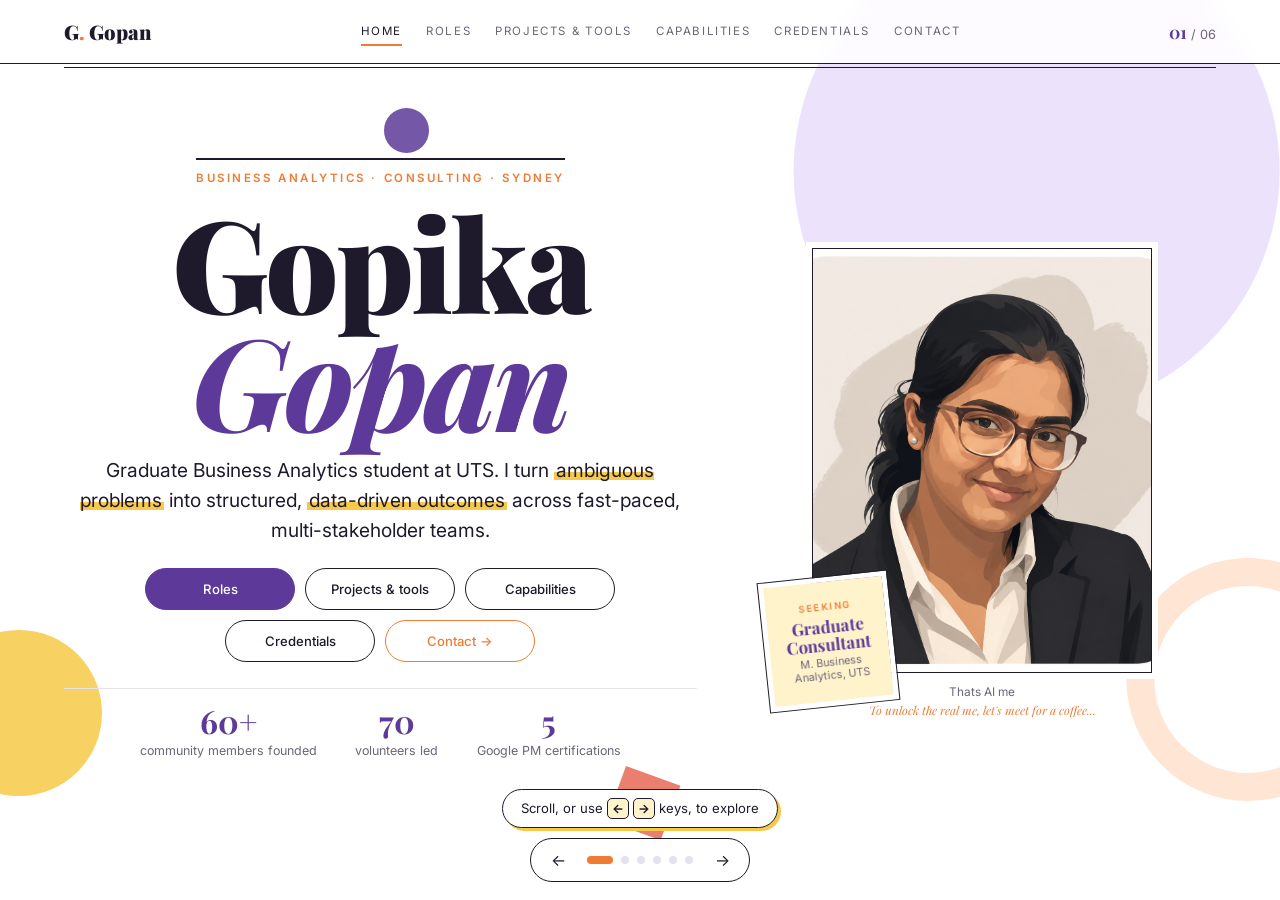
==== index.html @ 5ef9e3ca "Update index.html" ====
<!doctype html>
<html lang="en">
<head>
<meta charset="utf-8">
<meta name="viewport" content="width=device-width, initial-scale=1, viewport-fit=home">
<title>Gopika Gopan — Graduate Consultant Portfolio</title>
<meta name="description" content="Portfolio of Gopika Gopan: business analytics, consulting, Agile delivery and community leadership.">
<link rel="preconnect" href="https://fonts.googleapis.com">
<link rel="preconnect" href="https://fonts.gstatic.com" crossorigin>
<link href="https://fonts.googleapis.com/css2?family=Inter:wght@400;500;600&family=Playfair+Display:ital,wght@0,600;0,800;0,900;1,600;1,800&display=swap" rel="stylesheet">
<link rel="stylesheet" href="styles.css">
</head>
<body>

<!-- roaming decorative shapes: they glide to new positions on every section change -->
<div id="decor" aria-hidden="true">
  <i class="sh a"></i><i class="sh b"></i><i class="sh c"></i><i class="sh d"></i><i class="sh e"></i>
</div>

<header class="mast">
  <a class="brand" href="#home" data-go="0">G<span>.</span> Gopan</a>
  <nav id="nav" aria-label="Sections"></nav>
  <span class="count"><b id="cur">01</b> / <span id="tot">06</span></span>
</header>

<main id="stage">

  <!-- 01 HOME -->
  <section class="panel" id="home" data-title="Home">
    <div class="hero">
      <div class="hero-text">
        <p class="kicker fly" style="--i:0">Business Analytics · Consulting · Sydney</p>
        <h1 class="fly" style="--i:1">Gopika<br><em>Gopan</em></h1>
        <p class="lead fly" style="--i:2">Graduate Business Analytics student at UTS. I turn <mark>ambiguous problems</mark> into structured, <mark>data-driven outcomes</mark> across fast-paced, multi-stakeholder teams.</p>
        <div class="btns fly" style="--i:3">
          <button class="pill solid" data-go="1">Roles</button>
          <button class="pill" data-go="2">Projects &amp; tools</button>
          <button class="pill" data-go="3">Capabilities</button>
          <button class="pill" data-go="4">Credentials</button>
          <button class="pill ghost" data-go="5">Contact →</button>
        </div>
        <ul class="stats fly" style="--i:4">
          <li><b>60+</b><span>community members founded</span></li>
          <li><b>70</b><span>volunteers led</span></li>
          <li><b>5</b><span>Google PM certifications</span></li>
        </ul>
      </div>
      <div class="hero-art fly u" style="--i:2">
        <div class="home-frame"><figure class="frame tall" data-img="profile"></figure></div>
        <figure class="frame polaroid" data-img="hero-accent"><div class="now" id="now"></div></figure>
        <p class="caption">Thats AI me<br><em>To unlock the real me, let's meet for a coffee...</em></p>
      </div>
    </div>
  </section>

  <!-- 02 ROLES -->
  <section class="panel" id="roles" data-title="Roles">
    <div class="float" data-float="roles" aria-hidden="true"></div>
    <div class="wide">
      <header class="head fly" style="--i:0"><span class="no"></span><h2>Roles <em>I've held</em></h2><p>Leadership, delivery and community. Click a card for details and the tools, projects and skills linked to it.</p></header>
      <div class="g3 fly" style="--i:1" id="roles-track" data-sec="roles"></div>
    </div>
  </section>

  <!-- 03 PROJECTS & TOOLS -->
  <section class="panel" id="work" data-title="Projects &amp; tools">
    <div class="float" data-float="work" aria-hidden="true"></div>
    <div class="wide">
      <header class="head fly" style="--i:0">
        <span class="no"></span><h2>Projects <em>&amp; tools</em></h2>
        <p>Models, apps, frameworks and self-initiated work. Each one shows the role it was built under.</p>
        <div class="filters" id="filters">
          <button class="on" data-f="all">All</button><button data-f="Tool">Tools</button><button data-f="Project">Projects</button>
        </div>
      </header>
      <div class="g3 fly" style="--i:1" id="work-track" data-sec="work"></div>
    </div>
  </section>

  <!-- 04 WEBSITES (removed automatically if data.js has no websites) -->
  <section class="panel" id="websites" data-title="Websites">
    <div class="wide">
      <header class="head fly" style="--i:0"><span class="no"></span><h2>Websites <em>I've built</em></h2><p>Live sites and products. Click a thumbnail to visit.</p></header>
      <div class="g3 fly" style="--i:1" id="sites-track"></div>
    </div>
  </section>

  <!-- 05 CAPABILITIES -->
  <section class="panel" id="capabilities" data-title="Capabilities">
    <div class="wide">
      <header class="head fly" style="--i:0"><span class="no"></span><h2>The consultant's <em>toolkit</em></h2><p>How I work, and what I work with. Click any item to see the roles and projects it comes from.</p>
        <div class="chips" id="toolkit"></div>
      </header>
      <div class="g3" id="cap-grid"></div>
    </div>
  </section>

  <!-- 06 CREDENTIALS -->
  <section class="panel" id="credentials" data-title="Credentials">
    <div class="wide">
      <header class="head fly" style="--i:0"><span class="no"></span><h2>Education <em>&amp; credentials</em></h2></header>
      <div class="g3" id="edu"></div>
      <h3 class="subh fly" style="--i:3">Certifications</h3>
      <div class="g3" id="certs"></div>
    </div>
  </section>

  <!-- 06 CONTACT -->
  <section class="panel" id="contact" data-title="Contact">
    <div class="contact">
      <span class="no fly" style="--i:0"></span>
      <h2 class="fly" style="--i:1">Let's build something <em>that lasts.</em></h2>
      <p class="lead fly" style="--i:2">Open to graduate consulting roles. Based in Sydney.</p>
      <div class="btns fly" style="--i:3">
        <a class="pill solid" id="c-mail" href="#">Email me</a>
        <a class="pill" id="c-in" href="#" target="_blank" rel="noopener">LinkedIn</a>
        <a class="pill ghost" id="c-cv" href="#" target="_blank" rel="noopener">Résumé</a>
      </div>
      <p class="fine fly" style="--i:4">© 2026 Gopika Gopan</p>
    </div>
  </section>
</main>

<div class="pager">
  <button id="prev" aria-label="Previous section">←</button>
  <div id="dots"></div>
  <button id="next" aria-label="Next section">→</button>
</div>

<!-- detail pop-up + image lightbox -->
<div class="veil" id="veil"><div class="modal" id="modal"></div></div>
<div class="lb" id="lb"></div>

<script src="data.js"></script>
<script src="app.js"></script>
</body>
</html>
---- styles.css ----
:root{
  --ink:#1f1a2b; --muted:#6d6578; --line:#e7e1ee;
  --purple:#5d3a99; --lilac:#ece2fb; --yellow:#f7c948; --butter:#fff3cc;
  --orange:#ee7c34; --peach:#ffe6d4; --coral:#e5604d;
  --serif:'Playfair Display',Georgia,serif; --sans:'Inter',system-ui,sans-serif;
  --ease:cubic-bezier(.2,.8,.2,1);
}
*{box-sizing:border-box;margin:0;padding:0}
html,body{height:100%;overflow:hidden;background:#fff}
body{font-family:var(--sans);color:var(--ink);-webkit-font-smoothing:antialiased;line-height:1.55}
button{font:inherit;cursor:pointer;border:0;background:none;color:inherit}
a{color:inherit}

/* roaming shapes */
#decor{position:fixed;inset:0;z-index:0;pointer-events:none;overflow:hidden}
.sh{position:absolute;left:0;top:0;display:block;transition:transform 1.3s cubic-bezier(.7,0,.2,1)}
.sh.a{width:38vw;height:38vw;border-radius:50%;background:var(--lilac)}
.sh.b{width:13vw;height:13vw;border-radius:50%;background:var(--yellow);opacity:.85}
.sh.c{width:19vw;height:19vw;border-radius:50%;border:2.2vw solid var(--peach)}
.sh.d{width:4.5vw;height:4.5vw;background:var(--coral);opacity:.8}
.sh.e{width:3.5vw;height:3.5vw;border-radius:50%;background:var(--purple);opacity:.85}

/* masthead */
.mast{position:fixed;top:0;left:0;right:0;z-index:20;display:flex;align-items:center;justify-content:space-between;gap:16px;
  padding:16px clamp(20px,5vw,72px);background:rgba(255,255,255,.86);backdrop-filter:blur(8px);border-bottom:1px solid var(--ink)}
.mast::after{content:"";position:absolute;left:clamp(20px,5vw,72px);right:clamp(20px,5vw,72px);bottom:-5px;height:1px;background:var(--ink)}
.brand{font-family:var(--serif);font-weight:900;font-size:1.25rem;text-decoration:none;white-space:nowrap}
.brand span{color:var(--orange)}
#nav{display:flex;gap:4px;overflow-x:auto;scrollbar-width:none}
#nav button{font-size:.72rem;letter-spacing:.14em;text-transform:uppercase;padding:6px 10px;color:var(--muted);position:relative;white-space:nowrap}
#nav button::after{content:"";position:absolute;left:10px;right:10px;bottom:0;height:2px;background:var(--orange);transform:scaleX(0);transition:transform .4s var(--ease)}
#nav button:hover{color:var(--ink)}
#nav button.on{color:var(--ink)}
#nav button.on::after{transform:scaleX(1)}
.count{font-size:.8rem;color:var(--muted);white-space:nowrap}
.count b{font-family:var(--serif);font-size:1.1rem;color:var(--purple)}

/* stage + panels */
#stage{position:fixed;inset:0;z-index:1}
.panel{position:absolute;inset:0;padding:104px clamp(20px,5vw,72px) 84px;overflow-y:auto;overflow-x:hidden;
  visibility:hidden;pointer-events:none;transition:visibility 0s .9s;display:flex;flex-direction:column;text-align:center}
.panel::before,.panel::after{content:"";flex:1 0 0}
.panel.on{visibility:visible;pointer-events:auto;transition-delay:0s}
.fly{opacity:0;transform:translate3d(var(--fx,70px),0,0);transition:opacity .45s ease,transform .5s var(--ease)}
.panel.after .fly{--fx:90px}.panel.before .fly{--fx:-90px}
.fly.u{transform:translate3d(0,70px,0)}
.panel.on .fly{opacity:1;transform:none;transition:opacity .8s ease calc(var(--i,0)*90ms + 120ms),transform 1s var(--ease) calc(var(--i,0)*90ms + 120ms)}

/* shared type */
.no{font-family:var(--serif);font-style:italic;color:var(--orange);font-size:1.05rem;letter-spacing:.04em}
h2{font-family:var(--serif);font-weight:900;font-size:clamp(2.2rem,5.4vw,4.4rem);line-height:1.02;letter-spacing:-.01em}
h2 em,h1 em{font-style:italic;font-weight:800;color:var(--purple)}
.head p{color:var(--muted);margin:10px auto 0;max-width:52ch}
.head{margin-bottom:26px;text-align:center}
.wide{max-width:1040px;margin:0 auto;width:100%}
.subh{font-family:var(--serif);font-size:1.6rem;margin:30px 0 14px}
mark{background:linear-gradient(transparent 58%,var(--yellow) 58% 92%,transparent 92%);color:inherit;padding:0 2px}
.pill{display:inline-block;padding:10px 20px;border:1.5px solid var(--ink);border-radius:99px;font-size:.88rem;font-weight:500;text-decoration:none;transition:.3s var(--ease);background:#fff}
.pill:hover{transform:translateY(-3px);box-shadow:0 6px 0 var(--yellow)}
.pill.solid{background:var(--purple);border-color:var(--purple);color:#fff}
.pill.ghost{border-color:var(--orange);color:var(--orange)}
.btns{display:flex;flex-wrap:wrap;gap:10px;justify-content:center}

/* image frames (cover only) */
.frame{position:relative;overflow:hidden;background:repeating-linear-gradient(135deg,#faf7ff 0 10px,#f4eefc 10px 20px);border:1.5px solid var(--ink);display:grid;place-items:center;text-align:center}
.frame img{position:absolute;inset:0;width:100%;height:100%;object-fit:cover}

/* hero */
.hero{display:grid;grid-template-columns:1.15fr .85fr;gap:clamp(20px,4vw,64px);align-items:center;max-width:1280px;margin:0 auto;width:100%}
.hero-text{text-align:center}
.kicker{font-size:.72rem;letter-spacing:.22em;text-transform:uppercase;color:var(--orange);font-weight:600;border-top:2px solid var(--ink);padding-top:10px;display:inline-block}
h1{font-family:var(--serif);font-weight:900;font-size:clamp(3.4rem,10vw,8.6rem);line-height:.92;letter-spacing:-.025em;margin:14px 0 18px}
.lead{font-size:clamp(1rem,1.5vw,1.2rem);max-width:52ch;margin:0 auto 22px}
.hero .btns{max-width:470px;margin-inline:auto}
.hero .btns .pill{flex:0 0 calc((100% - 20px)/3);padding:10px 6px;text-align:center;font-size:.82rem}
.stats{display:flex;gap:clamp(16px,3vw,40px);list-style:none;margin-top:26px;padding-top:16px;border-top:1px solid var(--line);flex-wrap:wrap;justify-content:center;text-align:center}
.stats b{display:block;font-family:var(--serif);font-size:2rem;color:var(--purple);line-height:1}
.stats span{font-size:.78rem;color:var(--muted)}
.hero-art{position:relative;justify-self:center;width:min(100%,340px)}
.cover-frame{position:relative}
.cover-frame::before{content:"";position:absolute;inset:18px -18px -18px 18px;background:var(--yellow);z-index:0}
.cover-frame::after{content:"";position:absolute;width:90px;height:26px;background:rgba(238,124,52,.75);top:-12px;left:50%;transform:translateX(-50%) rotate(-3deg);z-index:2}
.frame.tall{aspect-ratio:4/5;width:100%;z-index:1;box-shadow:0 0 0 6px #fff}
.frame.polaroid{position:absolute;width:38%;aspect-ratio:1;left:-14%;bottom:-8%;transform:rotate(-6deg);z-index:3;border:5px solid #fff;outline:1.5px solid var(--ink)}
.caption{position:absolute;left:0;right:0;bottom:-48px;text-align:center;font-size:.74rem;color:var(--muted);z-index:2}
.caption em{color:var(--orange);font-family:var(--serif)}
.now{position:absolute;inset:0;display:flex;flex-direction:column;justify-content:center;align-items:center;gap:2px;padding:10px;background:var(--butter)}
.now small{font-size:.58rem;letter-spacing:.16em;text-transform:uppercase;color:var(--orange);font-weight:600}
.now b{font-family:var(--serif);font-size:1.05rem;line-height:1.1;color:var(--purple)}
.now span{font-size:.68rem;color:var(--muted);line-height:1.25}

/* filters */
.filters{display:flex;gap:8px;margin-top:14px;justify-content:center}
.filters button{font-size:.78rem;padding:5px 14px;border:1.5px solid var(--ink);border-radius:99px;background:#fff;transition:.25s}
.filters button:hover{background:var(--butter)}
.filters button.on{background:var(--purple);border-color:var(--purple);color:#fff}

/* floating images behind the rails */
.float{position:fixed;inset:0;z-index:0;pointer-events:none;overflow:hidden}
.fl{position:absolute;width:var(--s);height:var(--s);opacity:0;transition:opacity .8s;animation:bob var(--d) ease-in-out var(--dl) infinite alternate}
.fl.on{opacity:1}
.fl .bgc{position:absolute;inset:0;border-radius:50%;background:var(--c);transform:translate(9%,9%)}
.fl img{position:absolute;inset:0;width:100%;height:100%;object-fit:cover;border-radius:50%;box-shadow:0 6px 16px rgba(31,26,43,.2)}
@keyframes bob{from{transform:translate(0,-9px) rotate(-2deg)}to{transform:translate(6px,11px) rotate(2deg)}}

/* three blocks per line, every line centred */
.g3{--gap:20px;display:flex;flex-wrap:wrap;justify-content:center;gap:var(--gap);padding:10px 12px 16px;max-width:1040px;margin-inline:auto}
.g3>*{flex:0 0 calc((100% - 2 * var(--gap)) / 3);min-width:0}
.card{text-align:center;background:#fff;border:1.5px solid var(--ink);box-shadow:6px 6px 0 var(--c);padding:18px 16px 16px;display:flex;flex-direction:column;align-items:center;gap:5px;min-height:200px;transition:transform .45s var(--ease),box-shadow .45s;text-decoration:none;color:inherit}
.card:hover{transform:translateY(-6px);box-shadow:9px 9px 0 var(--c)}
.date{display:inline-block;font-size:.68rem;letter-spacing:.14em;text-transform:uppercase;color:var(--orange);font-weight:600}
.card h3{font-family:var(--serif);font-size:1.25rem;line-height:1.15}
.org{color:var(--purple);font-size:.9rem;font-weight:500}
.card p.d{font-size:.84rem;color:#41394f;display:-webkit-box;-webkit-line-clamp:3;-webkit-box-orient:vertical;overflow:hidden}
.via{font-size:.76rem;color:var(--purple);font-weight:500}
.chips{display:flex;flex-wrap:wrap;gap:6px;justify-content:center}
.chips span,.chips .lnk{font-size:.72rem;border:1px solid var(--line);background:#fff;border-radius:99px;padding:3px 10px;color:var(--muted)}
.chips .lnk{border-color:var(--purple);color:var(--purple);font-weight:500;text-decoration:none;transition:.25s}
.chips .lnk:hover{background:var(--purple);color:#fff}
.chips em{font-size:.66rem;letter-spacing:.12em;text-transform:uppercase;font-style:normal;color:var(--muted);align-self:center}
.card .chips{margin-top:8px}
.card .chips span{background:var(--butter);border-color:transparent;color:var(--ink)}
.more{margin-top:auto;padding-top:14px;font-size:.8rem;color:var(--purple);font-weight:600}
.thumb{width:100%;aspect-ratio:16/10;margin-bottom:8px;border:1.5px solid var(--ink);overflow:hidden;position:relative;background:repeating-linear-gradient(135deg,#faf7ff 0 10px,#f4eefc 10px 20px)}
.thumb img{position:absolute;inset:0;width:100%;height:100%;object-fit:cover;object-position:top}

/* capabilities + credentials blocks */
.head .chips{margin-top:22px}
.head .chips span,.head .chips .lnk{font-size:.76rem;padding:4px 12px}
.head .chips .lnk{background:var(--butter);border-color:transparent;color:var(--ink)}
.head .chips .lnk:hover{background:var(--purple);color:#fff}
.tile{cursor:pointer;padding:15px 14px;background:#fff;border:1.5px solid var(--ink);opacity:0;transform:translate3d(0,60px,0);transition:opacity .45s,transform .5s var(--ease),box-shadow .3s;display:flex;flex-direction:column;align-items:center;gap:6px}
.panel.on .tile{opacity:1;transform:none;transition:opacity .8s ease calc(var(--i)*90ms + 250ms),transform 1s var(--ease) calc(var(--i)*90ms + 250ms),box-shadow .3s}
.panel.on .tile:hover{box-shadow:6px 6px 0 var(--yellow)}
.tile:nth-child(3n+1){border-top:6px solid var(--purple)}
.tile:nth-child(3n+2){border-top:6px solid var(--yellow)}
.tile:nth-child(3n){border-top:6px solid var(--orange)}
.tile b{font-family:var(--serif);font-size:1.05rem;display:block}
.tile small{color:var(--muted);font-size:.82rem;display:block;line-height:1.45}
.tile .chips{margin-top:6px}
.blk{padding:15px 14px;background:#fff;border:1.5px solid var(--ink);box-shadow:5px 5px 0 var(--lilac);display:flex;flex-direction:column;align-items:center;gap:4px}
.blk h3{font-family:var(--serif);font-size:1.15rem;line-height:1.2}
.blk .dt{font-size:.72rem;letter-spacing:.1em;text-transform:uppercase;color:var(--orange)}
.blk .s{color:var(--purple);font-weight:500;font-size:.9rem}
.blk p{font-size:.82rem;color:var(--muted)}
.blk.cert{background:var(--butter)}
.edu-img{width:100%;aspect-ratio:16/10;margin-bottom:8px;border:1.5px solid var(--ink);overflow:hidden;position:relative;background:var(--lilac)}
.edu-img img{position:absolute;inset:0;width:100%;height:100%;object-fit:cover;object-position:center 45%}
.blk.cert b{color:var(--purple);font-family:var(--serif);font-size:1.4rem}

/* contact */
.contact{max-width:900px;margin:0 auto;text-align:center}
.contact h2{font-size:clamp(2.6rem,7vw,6rem);margin:8px 0 16px}
.contact .lead{margin-inline:auto}
.contact .btns{justify-content:center}
.fine{margin-top:34px;font-size:.74rem;color:var(--muted)}

/* pager */
.pager{position:fixed;bottom:18px;left:50%;transform:translateX(-50%);z-index:20;display:flex;align-items:center;gap:14px;background:rgba(255,255,255,.9);padding:6px 12px;border:1px solid var(--ink);border-radius:99px}
.pager button{width:30px;height:30px;border-radius:50%;transition:.25s}
.pager button:hover{background:var(--yellow)}
#dots{display:flex;gap:8px}
#dots i{width:8px;height:8px;border-radius:50%;background:var(--line);cursor:pointer;transition:.4s var(--ease)}
#dots i.on{width:26px;border-radius:6px;background:var(--orange)}

/* navigation guidance */
.nextcue{position:fixed;left:50%;bottom:68px;z-index:19;transform:translate(-50%,16px);opacity:0;visibility:hidden;pointer-events:none;
  background:var(--purple);color:#fff;border:1.5px solid var(--ink);border-radius:14px;padding:8px 22px 9px;font-size:.92rem;font-weight:600;line-height:1.25;
  box-shadow:4px 4px 0 var(--yellow);transition:opacity .4s,transform .5s var(--ease),visibility 0s .4s;display:flex;flex-direction:column;align-items:center}
.nextcue small{font-size:.62rem;letter-spacing:.16em;text-transform:uppercase;font-weight:500;opacity:.8}
.nextcue.on{opacity:1;visibility:visible;pointer-events:auto;transform:translate(-50%,0);transition-delay:0s}
.nextcue:hover{box-shadow:6px 6px 0 var(--yellow)}
.nextcue span{display:inline-block;animation:nudge 1.2s ease-in-out infinite}
.navhint{position:fixed;left:50%;bottom:72px;z-index:19;transform:translate(-50%,12px);opacity:0;visibility:hidden;cursor:pointer;
  background:#fff;border:1.5px solid var(--ink);border-radius:99px;padding:8px 18px;font-size:.82rem;color:var(--ink);white-space:nowrap;
  box-shadow:3px 3px 0 var(--yellow);transition:opacity .5s,transform .5s var(--ease),visibility 0s .5s}
.navhint.on{opacity:1;visibility:visible;transform:translate(-50%,0);transition-delay:0s}
.navhint b{display:inline-block;min-width:1.5em;text-align:center;padding:0 4px;border:1px solid var(--ink);border-radius:5px;background:var(--butter);font-size:.78rem}
@keyframes nudge{0%,100%{transform:translateX(0)}50%{transform:translateX(4px)}}

/* detail pop-up */
.veil{position:fixed;inset:0;background:rgba(31,26,43,.45);display:grid;place-items:center;opacity:0;visibility:hidden;transition:.35s;z-index:50}
.veil.on{opacity:1;visibility:visible}
.modal{position:relative;transform:translateY(24px) scale(.97);transition:transform .5s var(--ease)}
.veil.on .modal{transform:none}
.pbox{position:absolute;left:0;top:0;background:#fff;border-radius:28px;box-shadow:0 18px 40px rgba(31,26,43,.28)}
.text{text-align:left;position:absolute;left:0;top:0;bottom:0;overflow:auto;padding:56px 30px 76px 34px}
.text.solo{position:relative;inset:auto;max-height:88vh;background:#fff;border-radius:28px;box-shadow:0 18px 40px rgba(31,26,43,.28);padding:56px 34px 76px}
.text h2{font-size:clamp(1.5rem,3vw,2rem);line-height:1.1;margin:6px 0 2px}
.text .org{margin-bottom:14px}
.text .pdesc{font-size:.9rem;color:#41394f;margin:10px 0 0}
.text h4{font-size:.7rem;letter-spacing:.16em;text-transform:uppercase;color:var(--muted);margin:16px 0 8px}
.text ul{padding-left:18px;font-size:.88rem;color:#41394f}.text li{margin-bottom:6px}
.text .chips{justify-content:flex-start}
.text .chips span{background:var(--butter);border-color:transparent;color:var(--ink)}
.text .chips .lnk{background:#fff}
.text .chips .lnk:hover{background:var(--purple)}
.pic{position:absolute;border-radius:50%}.pic.bg{z-index:1}
.pic.ph{z-index:2;overflow:hidden;cursor:zoom-in;background:repeating-linear-gradient(135deg,#faf7ff 0 9px,#f1e9fb 9px 18px);transition:transform .35s;border:0;padding:0;box-shadow:0 6px 16px rgba(31,26,43,.22)}
.pic.ph:hover{transform:scale(1.05)}
.pic.ph img{position:absolute;inset:0;width:100%;height:100%;object-fit:cover}
.rnav{text-align:left;position:absolute;left:34px;bottom:20px;z-index:6;display:flex;align-items:center;gap:10px;font-size:.78rem;color:var(--muted)}
.rnav button{width:36px;height:36px;border-radius:50%;border:1.5px solid var(--ink);background:#fff;transition:.25s}
.rnav button:hover{background:var(--yellow)}
.rnav b{font-family:var(--serif);color:var(--purple);font-size:1rem}
.x{position:absolute;top:12px;left:12px;z-index:6;width:34px;height:34px;border-radius:50%;background:#fff;border:1.5px solid var(--ink)}.x:hover{background:var(--yellow)}
.lb{position:fixed;inset:0;z-index:60;background:rgba(31,26,43,.82);display:grid;place-items:center;padding:24px;opacity:0;visibility:hidden;transition:.3s;cursor:zoom-out}
.lb.on{opacity:1;visibility:visible}
.lb img{max-width:min(92vw,900px);max-height:88vh;border-radius:16px;border:3px solid #fff}

@media(max-width:860px){
  .hero{grid-template-columns:1fr;gap:46px}
  .hero-art{width:min(70%,300px);margin-bottom:56px}
  .panel::before,.panel::after{display:none}
  .mast{flex-wrap:wrap;padding:10px 16px}.mast::after{display:none}
  #nav{order:3;width:100%}.count{display:none}
  .panel{padding-top:112px}
  .fl:nth-child(n+6){display:none}
}
@media(max-width:700px){ /* phones: one block per line, otherwise text is unreadable */
  .g3>*{flex-basis:100%}
}
@media(prefers-reduced-motion:reduce){*{transition-duration:.01s!important;transition-delay:0s!important}.fl,.nextcue span{animation:none}}
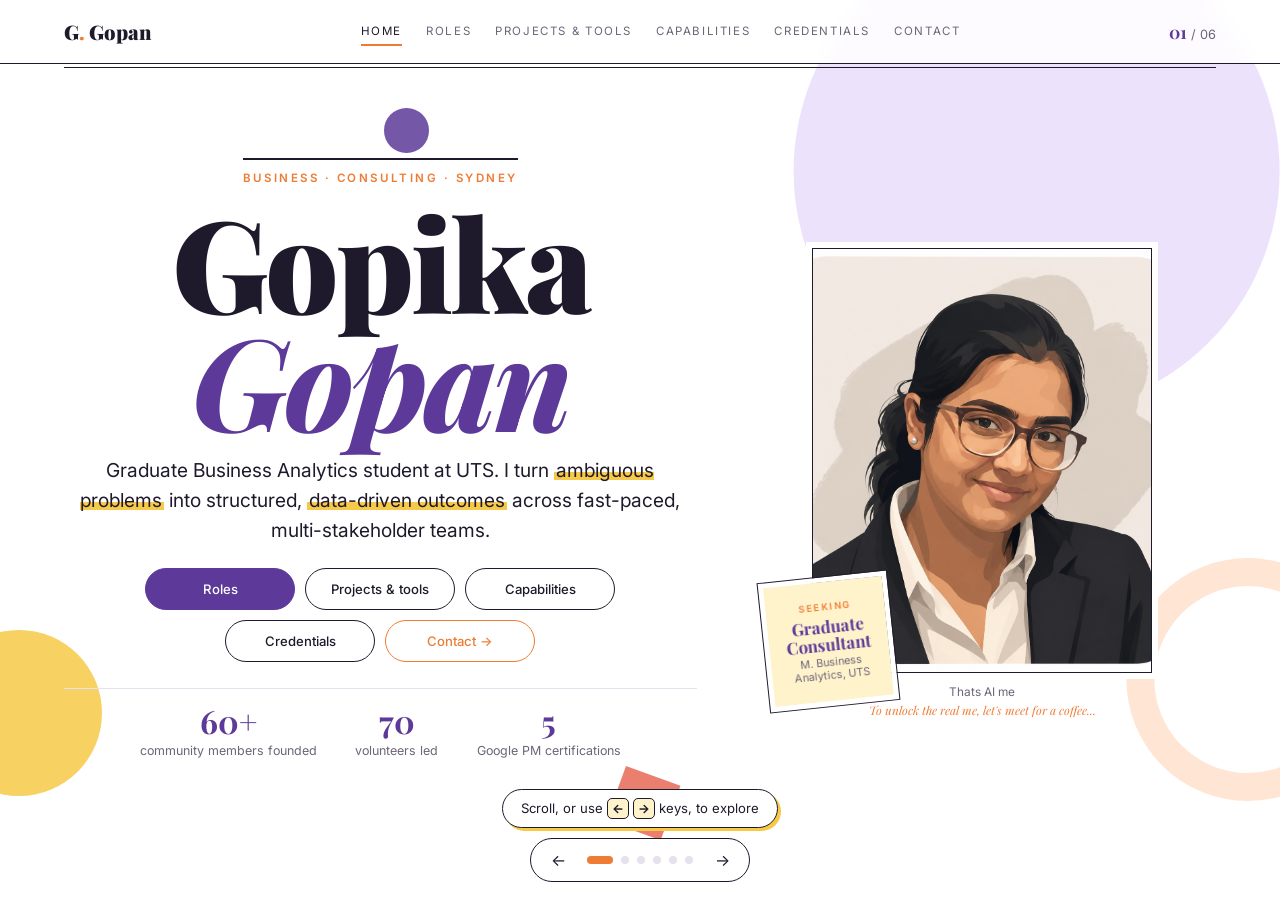
==== commit 948a406d: "Update index.html check" ====
--- a/index.html
+++ b/index.html
@@ -29,7 +29,7 @@
   <section class="panel" id="home" data-title="Home">
     <div class="hero">
       <div class="hero-text">
-        <p class="kicker fly" style="--i:0">Business Analytics · Consulting · Sydney</p>
+        <p class="kicker fly" style="--i:0">Business  · Consulting · Sydney</p>
         <h1 class="fly" style="--i:1">Gopika<br><em>Gopan</em></h1>
         <p class="lead fly" style="--i:2">Graduate Business Analytics student at UTS. I turn <mark>ambiguous problems</mark> into structured, <mark>data-driven outcomes</mark> across fast-paced, multi-stakeholder teams.</p>
         <div class="btns fly" style="--i:3">
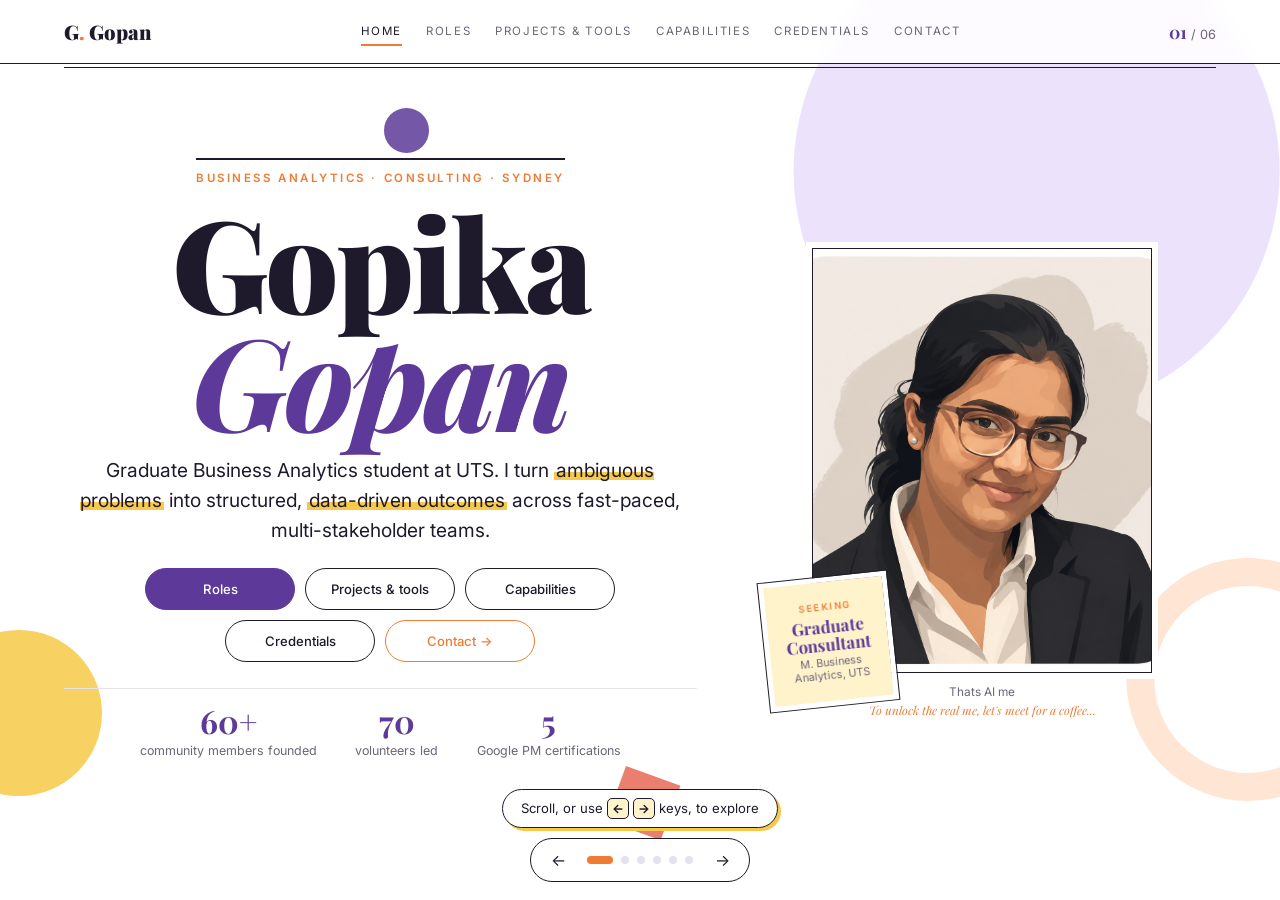
==== commit f51fe17f: "Update index.html" ====
--- a/index.html
+++ b/index.html
@@ -29,7 +29,7 @@
   <section class="panel" id="home" data-title="Home">
     <div class="hero">
       <div class="hero-text">
-        <p class="kicker fly" style="--i:0">Business  · Consulting · Sydney</p>
+        <p class="kicker fly" style="--i:0">Business Analytics · Consulting · Sydney</p>
         <h1 class="fly" style="--i:1">Gopika<br><em>Gopan</em></h1>
         <p class="lead fly" style="--i:2">Graduate Business Analytics student at UTS. I turn <mark>ambiguous problems</mark> into structured, <mark>data-driven outcomes</mark> across fast-paced, multi-stakeholder teams.</p>
         <div class="btns fly" style="--i:3">
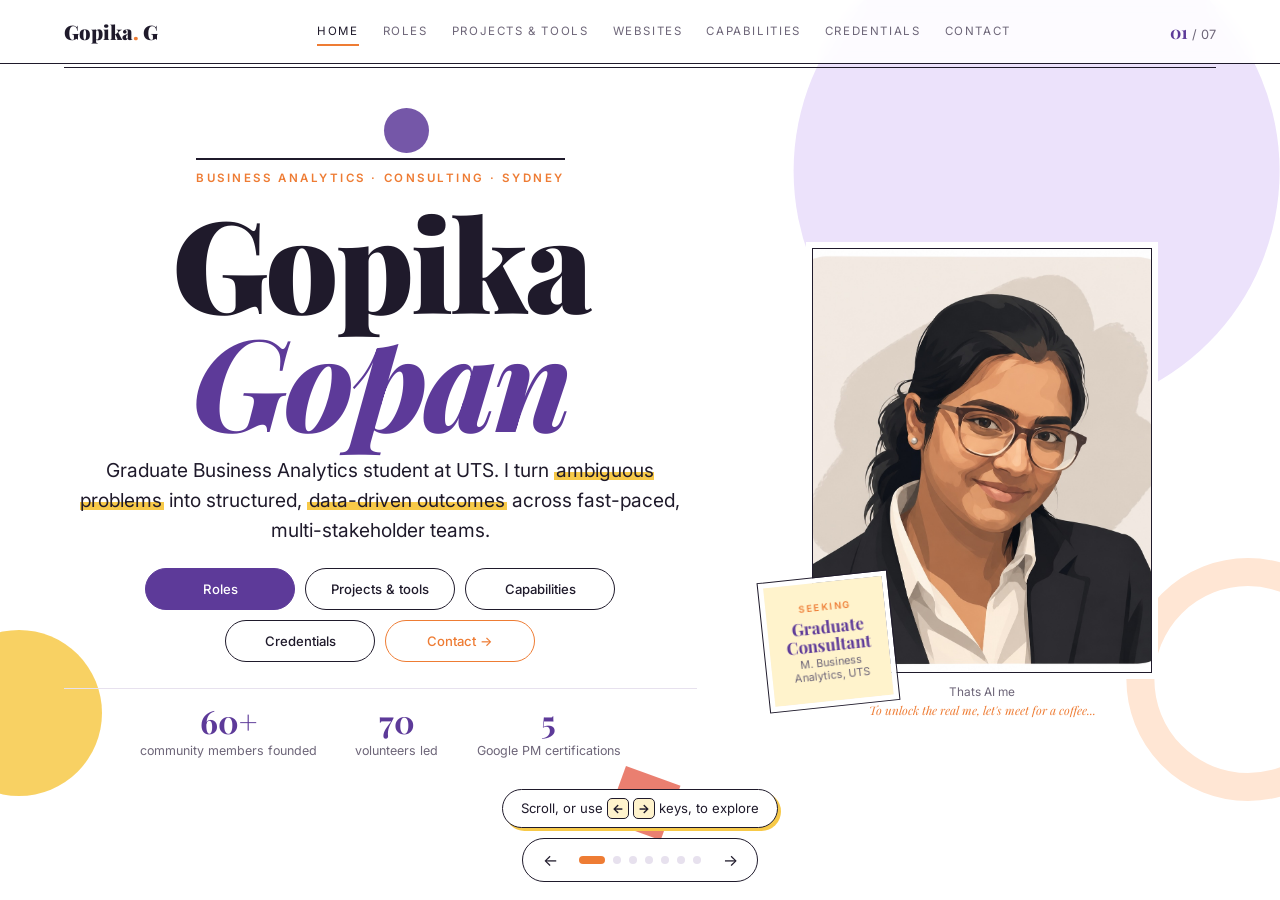
==== commit c06be9ea: "Update index.html" ====
--- a/index.html
+++ b/index.html
@@ -18,7 +18,7 @@
 </div>
 
 <header class="mast">
-  <a class="brand" href="#home" data-go="0">G<span>.</span> Gopan</a>
+  <a class="brand" href="#home" data-go="0">Gopika<span>.</span> G</a>
   <nav id="nav" aria-label="Sections"></nav>
   <span class="count"><b id="cur">01</b> / <span id="tot">06</span></span>
 </header>
--- a/styles.css
+++ b/styles.css
@@ -122,6 +122,7 @@
 .card .chips span{background:var(--butter);border-color:transparent;color:var(--ink)}
 .more{margin-top:auto;padding-top:14px;font-size:.8rem;color:var(--purple);font-weight:600}
 .thumb{width:100%;aspect-ratio:16/10;margin-bottom:8px;border:1.5px solid var(--ink);overflow:hidden;position:relative;background:repeating-linear-gradient(135deg,#faf7ff 0 10px,#f4eefc 10px 20px)}
+.thumb .tl{position:absolute;inset:0;display:flex;align-items:center;justify-content:center;padding:10px;text-align:center;font-family:"Playfair Display",serif;font-weight:800;font-size:1.2rem;color:var(--purple)}
 .thumb img{position:absolute;inset:0;width:100%;height:100%;object-fit:cover;object-position:top}
 
 /* capabilities + credentials blocks */
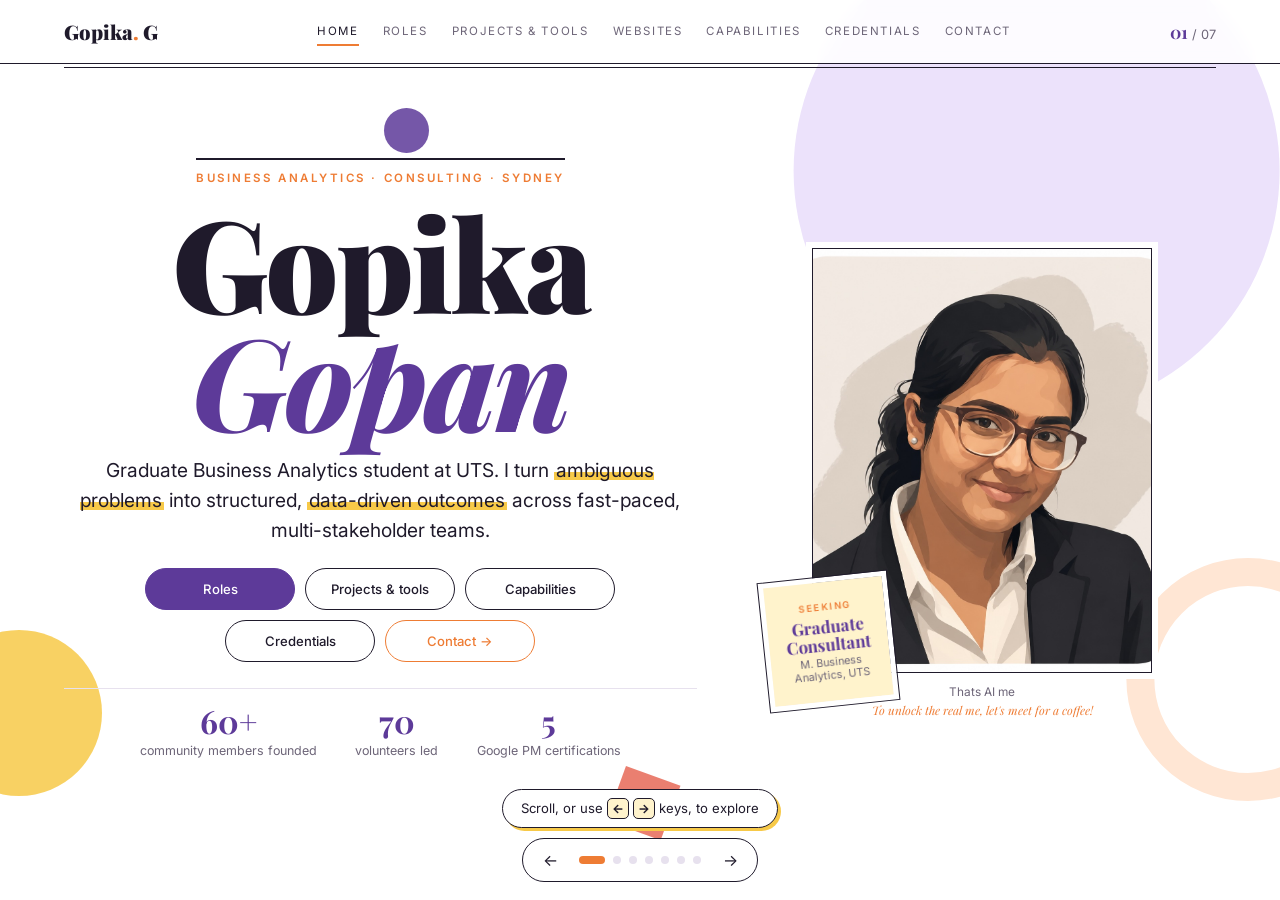
==== commit 440380b1: "Update index.html" ====
--- a/index.html
+++ b/index.html
@@ -48,7 +48,7 @@
       <div class="hero-art fly u" style="--i:2">
         <div class="home-frame"><figure class="frame tall" data-img="profile"></figure></div>
         <figure class="frame polaroid" data-img="hero-accent"><div class="now" id="now"></div></figure>
-        <p class="caption">Thats AI me<br><em>To unlock the real me, let's meet for a coffee...</em></p>
+        <p class="caption">Thats AI me<br><em>To unlock the real me, let's meet for a coffee!</em></p>
       </div>
     </div>
   </section>
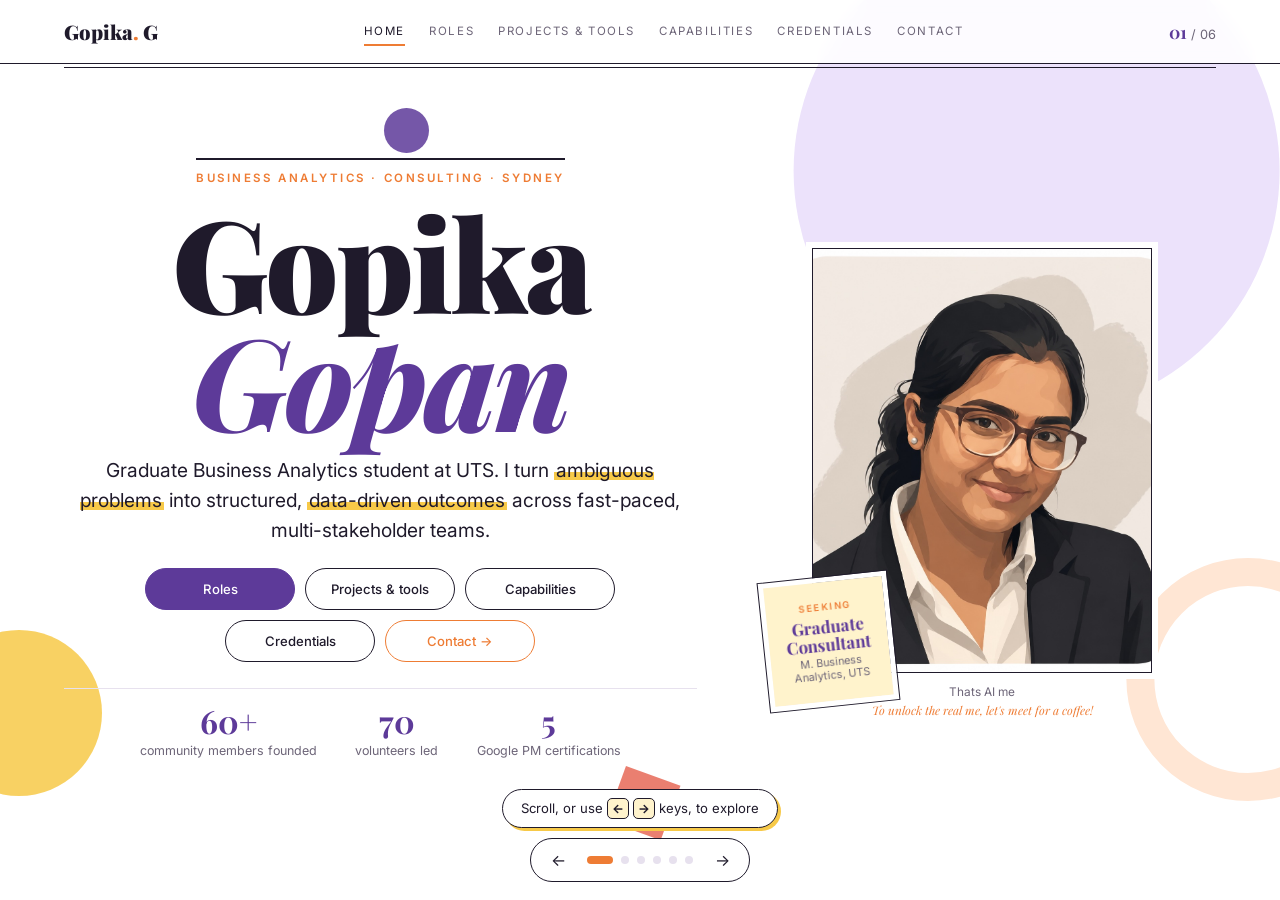
==== commit 23c42958: "5 files updated" ====
--- a/index.html
+++ b/index.html
@@ -68,7 +68,7 @@
     <div class="wide">
       <header class="head fly" style="--i:0">
         <span class="no"></span><h2>Projects <em>&amp; tools</em></h2>
-        <p>Models, apps, frameworks and self-initiated work. Each one shows the role it was built under.</p>
+        <p>Websites, apps, frameworks and self-initiated work. Open a card for the details, the live link and the role it was built under.</p>
         <div class="filters" id="filters">
           <button class="on" data-f="all">All</button><button data-f="Tool">Tools</button><button data-f="Project">Projects</button>
         </div>
@@ -77,15 +77,7 @@
     </div>
   </section>
 
-  <!-- 04 WEBSITES (removed automatically if data.js has no websites) -->
-  <section class="panel" id="websites" data-title="Websites">
-    <div class="wide">
-      <header class="head fly" style="--i:0"><span class="no"></span><h2>Websites <em>I've built</em></h2><p>Live sites and products. Click a thumbnail to visit.</p></header>
-      <div class="g3 fly" style="--i:1" id="sites-track"></div>
-    </div>
-  </section>
-
-  <!-- 05 CAPABILITIES -->
+  <!-- 04 CAPABILITIES -->
   <section class="panel" id="capabilities" data-title="Capabilities">
     <div class="wide">
       <header class="head fly" style="--i:0"><span class="no"></span><h2>The consultant's <em>toolkit</em></h2><p>How I work, and what I work with. Click any item to see the roles and projects it comes from.</p>
@@ -95,7 +87,7 @@
     </div>
   </section>
 
-  <!-- 06 CREDENTIALS -->
+  <!-- 05 CREDENTIALS -->
   <section class="panel" id="credentials" data-title="Credentials">
     <div class="wide">
       <header class="head fly" style="--i:0"><span class="no"></span><h2>Education <em>&amp; credentials</em></h2></header>
--- a/styles.css
+++ b/styles.css
@@ -52,7 +52,7 @@
 h2 em,h1 em{font-style:italic;font-weight:800;color:var(--purple)}
 .head p{color:var(--muted);margin:10px auto 0;max-width:52ch}
 .head{margin-bottom:26px;text-align:center}
-.wide{max-width:1040px;margin:0 auto;width:100%}
+.wide{max-width:1040px;margin:0 auto;width:100%;position:relative;z-index:1} /* content always paints above the floating photos */
 .subh{font-family:var(--serif);font-size:1.6rem;margin:30px 0 14px}
 mark{background:linear-gradient(transparent 58%,var(--yellow) 58% 92%,transparent 92%);color:inherit;padding:0 2px}
 .pill{display:inline-block;padding:10px 20px;border:1.5px solid var(--ink);border-radius:99px;font-size:.88rem;font-weight:500;text-decoration:none;transition:.3s var(--ease);background:#fff}
@@ -124,6 +124,10 @@
 .thumb{width:100%;aspect-ratio:16/10;margin-bottom:8px;border:1.5px solid var(--ink);overflow:hidden;position:relative;background:repeating-linear-gradient(135deg,#faf7ff 0 10px,#f4eefc 10px 20px)}
 .thumb .tl{position:absolute;inset:0;display:flex;align-items:center;justify-content:center;padding:10px;text-align:center;font-family:"Playfair Display",serif;font-weight:800;font-size:1.2rem;color:var(--purple)}
 .thumb img{position:absolute;inset:0;width:100%;height:100%;object-fit:cover;object-position:top}
+.thumb.logo{background:#fff}
+.thumb.logo img{inset:auto;left:50%;top:50%;width:auto;height:64%;max-width:60%;object-fit:contain;transform:translate(-50%,-50%)}
+.thumb.logo.ok .tl{visibility:hidden}
+.text .plink{justify-content:flex-start;margin:14px 0 0}
 
 /* capabilities + credentials blocks */
 .head .chips{margin-top:22px}
@@ -200,7 +204,10 @@
 .pic.ph{z-index:2;overflow:hidden;cursor:zoom-in;background:repeating-linear-gradient(135deg,#faf7ff 0 9px,#f1e9fb 9px 18px);transition:transform .35s;border:0;padding:0;box-shadow:0 6px 16px rgba(31,26,43,.22)}
 .pic.ph:hover{transform:scale(1.05)}
 .pic.ph img{position:absolute;inset:0;width:100%;height:100%;object-fit:cover}
-.rnav{text-align:left;position:absolute;left:34px;bottom:20px;z-index:6;display:flex;align-items:center;gap:10px;font-size:.78rem;color:var(--muted)}
+.rnav{text-align:left;position:absolute;left:0;bottom:0;width:var(--nw,100%);z-index:6;display:flex;align-items:center;gap:10px;font-size:.78rem;color:var(--muted);padding:44px 0 18px 34px;border-radius:0 0 0 28px;pointer-events:none;
+  background:linear-gradient(to top,#fff 0,#fff 42%,rgba(255,255,255,.85) 68%,rgba(255,255,255,0) 100%)}
+.rnav>*{pointer-events:auto}
+.rnav.solo{border-radius:0 0 28px 28px}
 .rnav button{width:36px;height:36px;border-radius:50%;border:1.5px solid var(--ink);background:#fff;transition:.25s}
 .rnav button:hover{background:var(--yellow)}
 .rnav b{font-family:var(--serif);color:var(--purple);font-size:1rem}
@@ -216,9 +223,34 @@
   .mast{flex-wrap:wrap;padding:10px 16px}.mast::after{display:none}
   #nav{order:3;width:100%}.count{display:none}
   .panel{padding-top:112px}
-  .fl:nth-child(n+6){display:none}
+  
 }
 @media(max-width:700px){ /* phones: one block per line, otherwise text is unreadable */
   .g3>*{flex-basis:100%}
 }
 @media(prefers-reduced-motion:reduce){*{transition-duration:.01s!important;transition-delay:0s!important}.fl,.nextcue span{animation:none}}
+
+/* protected-download pop-up */
+.gate{position:fixed;inset:0;background:rgba(31,26,43,.5);display:grid;place-items:center;padding:16px;opacity:0;visibility:hidden;transition:.3s;z-index:80}
+.gate.on{opacity:1;visibility:visible}
+.gbox{position:relative;width:min(460px,100%);max-height:calc(100vh - 32px);overflow:auto;background:#fff;border-radius:28px;box-shadow:0 18px 40px rgba(31,26,43,.28);padding:48px 30px 26px;transform:translateY(18px);transition:transform .45s var(--ease)}
+.gate.on .gbox{transform:none}
+.gbox h2{font-family:var(--serif);font-size:1.6rem;line-height:1.1;margin:6px 0 10px}
+.gbox .date{font-size:.72rem;letter-spacing:.08em;text-transform:uppercase;color:var(--muted)}
+.gbox .gp{font-size:.9rem;color:#41394f;margin-bottom:14px}
+.gx{position:absolute;top:12px;right:12px;width:34px;height:34px;border-radius:50%;background:#fff;border:1.5px solid var(--ink)}.gx:hover{background:var(--yellow)}
+.gform .fld{margin-bottom:10px}
+.gform label{display:block;font-size:.78rem;font-weight:600;color:var(--muted);margin-bottom:4px}
+.gform input{width:100%;border:1.5px solid var(--ink);border-radius:14px;padding:9px 14px;font:inherit;background:#fff;color:var(--ink)}
+.gform input:focus-visible{outline:3px solid var(--yellow);outline-offset:1px}
+#gcode{letter-spacing:.18em;text-align:center;border-radius:99px}
+.gform .pill:disabled{opacity:.6;cursor:wait}
+.gform #gbtn{margin-top:4px}
+.hp{position:absolute;left:-9999px;width:1px;height:1px;overflow:hidden;opacity:0}
+.gs{min-height:1.4em;margin-top:10px;font-size:.8rem;color:var(--muted)}
+.gs[data-k=ok]{color:#2c7a4b}.gs[data-k=err]{color:var(--coral)}
+.gnote{font-size:.72rem;color:var(--muted);margin-top:6px}
+.glink{display:block;margin-top:8px;font-size:.78rem;text-decoration:underline;color:var(--muted)}.glink:hover{color:var(--ink)}
+
+.gcallout{background:var(--butter);border-left:4px solid var(--orange);border-radius:4px 14px 14px 4px;padding:9px 12px;margin:0 0 12px;font-size:.8rem;line-height:1.45;color:var(--ink);text-align:left}
+.gcallout b{color:var(--purple)}
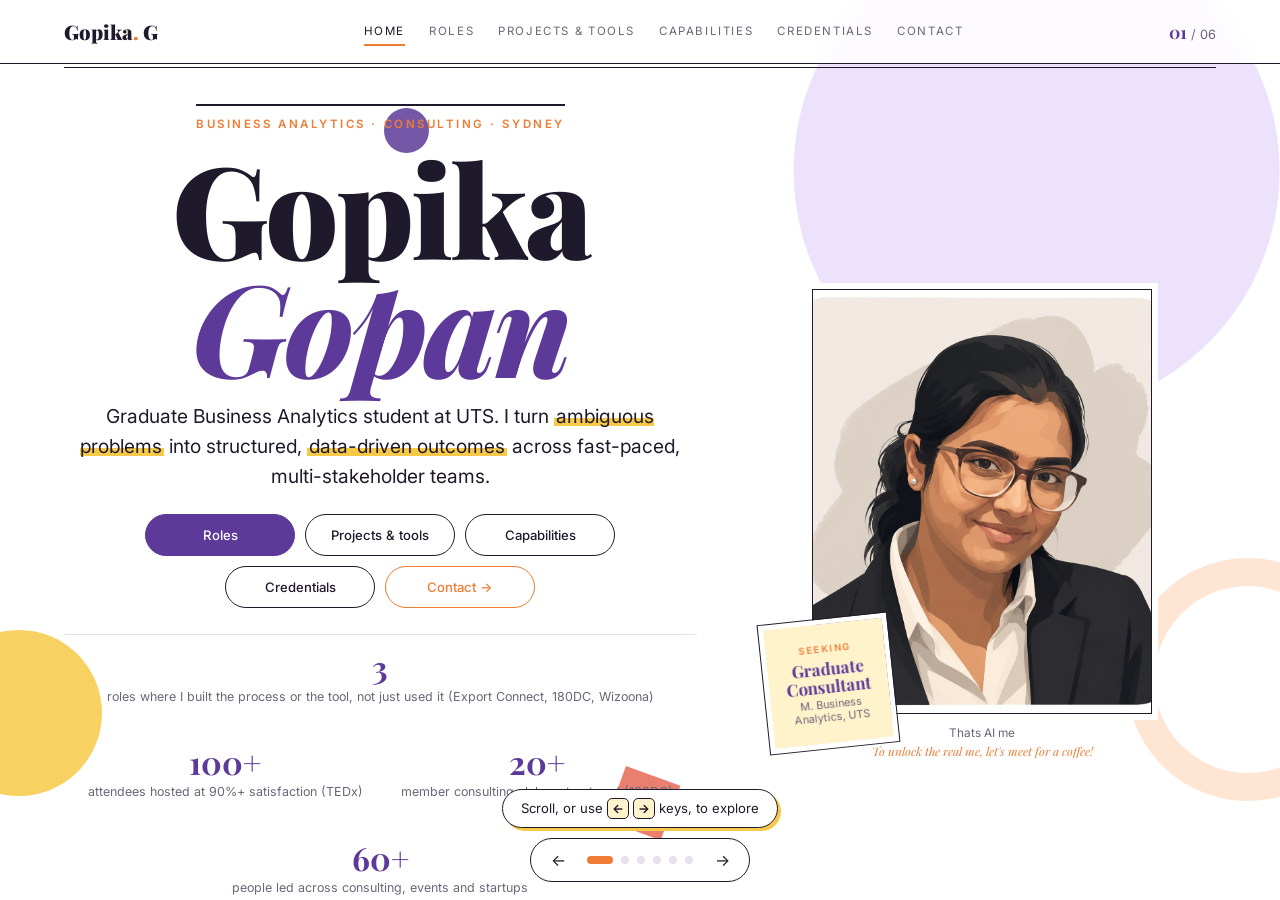
==== commit cd5a2b7a: "Update index.html" ====
--- a/index.html
+++ b/index.html
@@ -40,9 +40,10 @@
           <button class="pill ghost" data-go="5">Contact →</button>
         </div>
         <ul class="stats fly" style="--i:4">
-          <li><b>60+</b><span>community members founded</span></li>
-          <li><b>70</b><span>volunteers led</span></li>
-          <li><b>5</b><span>Google PM certifications</span></li>
+          <li><b>3</b><span>roles where I built the process or the tool, not just used it (Export Connect, 180DC, Wizoona)</span></li>
+          <li><b>100+</b><span>attendees hosted at 90%+ satisfaction (TEDx)</span></li>
+          <li><b>20+</b><span>member consulting club restructured (180DC)</span></li>
+          <li><b>60+</b><span>people led across consulting, events and startups</span></li>
         </ul>
       </div>
       <div class="hero-art fly u" style="--i:2">
--- a/styles.css
+++ b/styles.css
@@ -148,10 +148,12 @@
 .blk .dt{font-size:.72rem;letter-spacing:.1em;text-transform:uppercase;color:var(--orange)}
 .blk .s{color:var(--purple);font-weight:500;font-size:.9rem}
 .blk p{font-size:.82rem;color:var(--muted)}
-.blk.cert{background:var(--butter)}
 .edu-img{width:100%;aspect-ratio:16/10;margin-bottom:8px;border:1.5px solid var(--ink);overflow:hidden;position:relative;background:var(--lilac)}
 .edu-img img{position:absolute;inset:0;width:100%;height:100%;object-fit:cover;object-position:center 45%}
-.blk.cert b{color:var(--purple);font-family:var(--serif);font-size:1.4rem}
+.text .sites{list-style:none;padding:0;margin:0}
+.text .sites li{margin:0 0 8px;word-break:break-all}
+.text .sites a{color:var(--purple);font-weight:500}
+.text .sites small{color:var(--muted);font-size:.74rem}
 
 /* contact */
 .contact{max-width:900px;margin:0 auto;text-align:center}
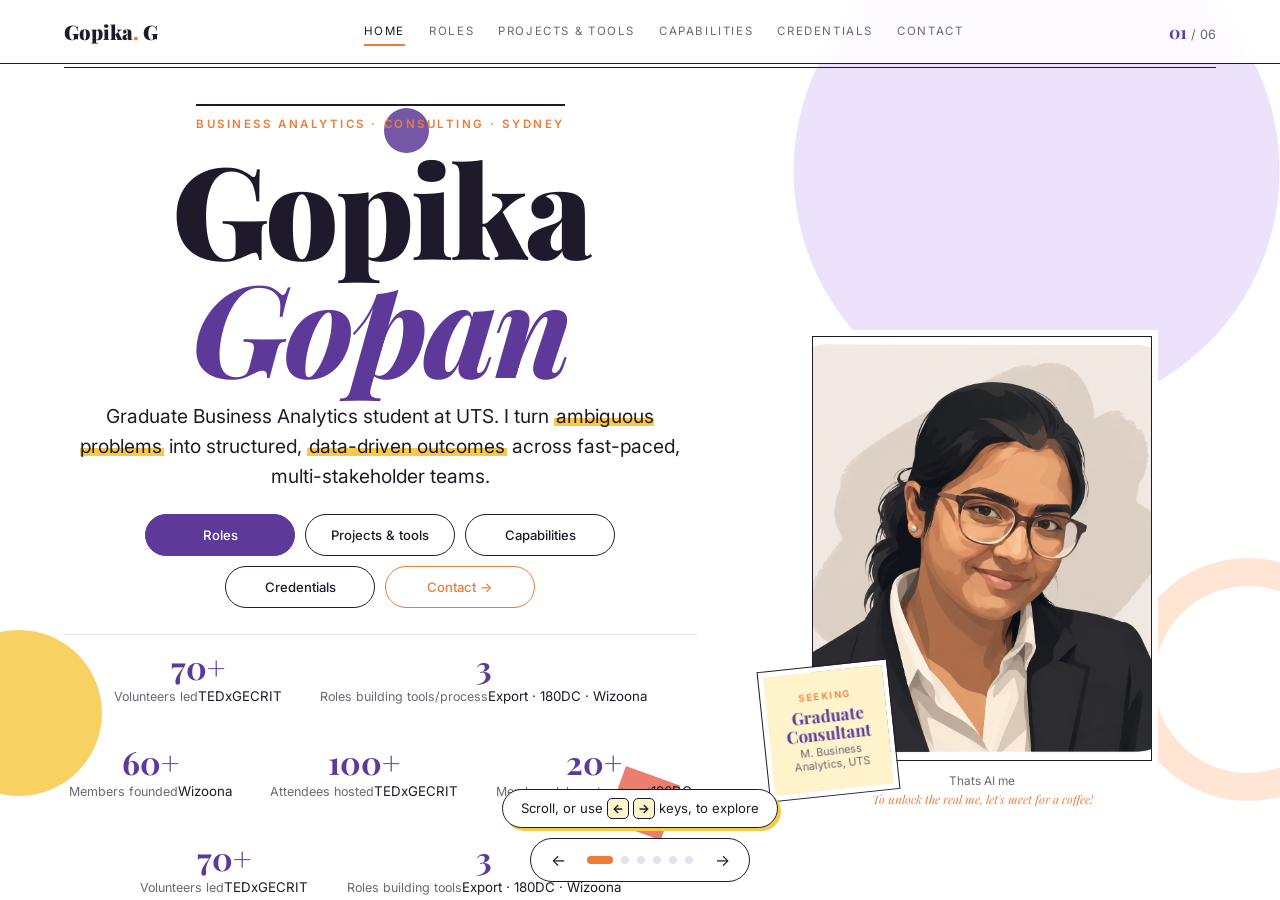
==== commit 08adfdf5: "Update index.html" ====
--- a/index.html
+++ b/index.html
@@ -39,12 +39,7 @@
           <button class="pill" data-go="4">Credentials</button>
           <button class="pill ghost" data-go="5">Contact →</button>
         </div>
-        <ul class="stats fly" style="--i:4">
-          <li><b>3</b><span>roles where I built the process or the tool, not just used it (Export Connect, 180DC, Wizoona)</span></li>
-          <li><b>100+</b><span>attendees hosted at 90%+ satisfaction (TEDx)</span></li>
-          <li><b>20+</b><span>member consulting club restructured (180DC)</span></li>
-          <li><b>60+</b><span>people led across consulting, events and startups</span></li>
-        </ul>
+        <div class="ribbon fly" style="--i:4" aria-label="Highlights"><ul class="stats"><li><b>70+</b><span>Volunteers led</span><small>TEDxGECRIT</small></li><li><b>3</b><span>Roles building tools/process</span><small>Export · 180DC · Wizoona</small></li><li><b>60+</b><span>Members founded</span><small>Wizoona</small></li><li><b>100+</b><span>Attendees hosted</span><small>TEDxGECRIT</small></li><li><b>20+</b><span>Member club restructured</span><small>180DC</small></li><li><b>70+</b><span>Volunteers led</span><small>TEDxGECRIT</small></li><li><b>3</b><span>Roles building tools</span><small>Export · 180DC · Wizoona</small></li><li><b>60+</b><span>Members founded</span><small>Wizoona</small></li><li><b>100+</b><span>Attendees hosted</span><small>TEDxGECRIT</small></li><li><b>20+</b><span>Member club restructured</span><small>180DC</small></li></ul></div>
       </div>
       <div class="hero-art fly u" style="--i:2">
         <div class="home-frame"><figure class="frame tall" data-img="profile"></figure></div>
